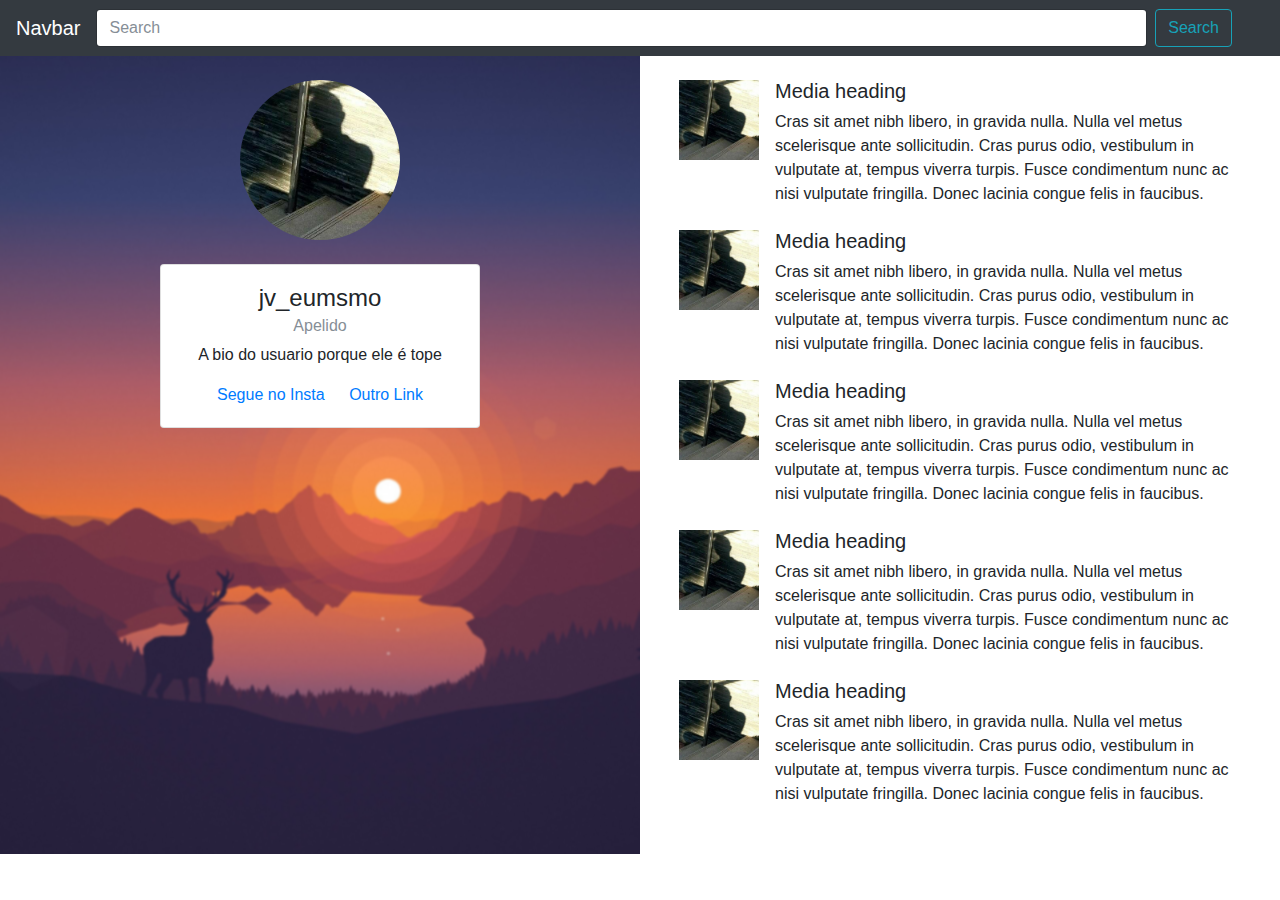
==== index.html @ 055b0af3 "Rename sobre.html to index.html" ====
<!DOCTYPE html>
<html>
  <head>
    <meta charset="utf-8">
    <title></title>
    <meta name="viewport" content="width=device-width, initial-scale=1">
    <link rel="stylesheet" href="style.css">
    <link rel="stylesheet" href="library/bootstrap.min.css">
  </head>
  <body>
    <header>
      <nav class="navbar navbar-expand-lg navbar-dark bg-dark">
        <a class="navbar-brand" href="#">Navbar</a>
        <button class="navbar-toggler collapsed" type="button" data-toggle="collapse" data-target="#navbarColor01" aria-controls="navbarColor01" aria-expanded="false" aria-label="Toggle navigation">
          <span class="navbar-toggler-icon"></span>
        </button>

        <div class="navbar-collapse collapse" id="navbarColor01" style="">
          <div class="form-inline col-xs-6" style="width: 100% !important ;">
            <input class="form-control mr-sm-2" type="search" placeholder="Search" aria-label="Search" style="width: 90% !important ;">
            <button class="btn btn-outline-info my-2 my-sm-0" type="submit">Search</button>
          </div>
        </div>
      </nav>
    </header>

    <main id="perfil">
      <section id="perfil-inf">
        <img src="eu.jpg" id="foto-usuario">
        <div class="card" style="width: 20rem; margin: 0 auto;">
          <div class="card-body">
            <h4 class="card-title" id="username">Nome do Usuario</h4>
            <h6 class="card-subtitle mb-2 text-muted">Apelido</h6>
            <p class="card-text">A bio do usuario porque ele é tope</p>
            <a href="#" class="card-link">Segue no Insta</a>
            <a href="#" class="card-link">Outro Link</a>
          </div>
        </div>
      </section>
      <section id="posts">
        <div class="container">
          <ul class="list-unstyled">
            <li class="media">
              <img class="mr-3" src="eu.jpg" alt="Generic placeholder image">
              <div class="media-body">
                <h5 class="mt-0">Media heading</h5>
                Cras sit amet nibh libero, in gravida nulla. Nulla vel metus scelerisque ante sollicitudin. Cras purus odio, vestibulum in vulputate at, tempus viverra turpis. Fusce condimentum nunc ac nisi vulputate fringilla. Donec lacinia congue felis in faucibus.
              </div>
            </li>
            <li class="media my-4">
              <img class="mr-3" src="eu.jpg" alt="Generic placeholder image">
              <div class="media-body">
                <h5 class="mt-0">Media heading</h5>
                Cras sit amet nibh libero, in gravida nulla. Nulla vel metus scelerisque ante sollicitudin. Cras purus odio, vestibulum in vulputate at, tempus viverra turpis. Fusce condimentum nunc ac nisi vulputate fringilla. Donec lacinia congue felis in faucibus.
              </div>
            </li>
            <li class="media my-4">
              <img class="mr-3" src="eu.jpg" alt="Generic placeholder image">
              <div class="media-body">
                <h5 class="mt-0">Media heading</h5>
                Cras sit amet nibh libero, in gravida nulla. Nulla vel metus scelerisque ante sollicitudin. Cras purus odio, vestibulum in vulputate at, tempus viverra turpis. Fusce condimentum nunc ac nisi vulputate fringilla. Donec lacinia congue felis in faucibus.
              </div>
            </li>
            <li class="media my-4">
              <img class="mr-3" src="eu.jpg" alt="Generic placeholder image">
              <div class="media-body">
                <h5 class="mt-0">Media heading</h5>
                Cras sit amet nibh libero, in gravida nulla. Nulla vel metus scelerisque ante sollicitudin. Cras purus odio, vestibulum in vulputate at, tempus viverra turpis. Fusce condimentum nunc ac nisi vulputate fringilla. Donec lacinia congue felis in faucibus.
              </div>
            </li>
            <li class="media my-4">
              <img class="mr-3" src="eu.jpg" alt="Generic placeholder image">
              <div class="media-body">
                <h5 class="mt-0">Media heading</h5>
                Cras sit amet nibh libero, in gravida nulla. Nulla vel metus scelerisque ante sollicitudin. Cras purus odio, vestibulum in vulputate at, tempus viverra turpis. Fusce condimentum nunc ac nisi vulputate fringilla. Donec lacinia congue felis in faucibus.
              </div>
            </li>
          </ul>
        </div>
      </section>
    </main>

    <footer>

    </footer>

    <script src="library/jquery.js"></script>
    <script src="https://cdnjs.cloudflare.com/ajax/libs/popper.js/1.12.3/umd/popper.min.js" integrity="sha384-vFJXuSJphROIrBnz7yo7oB41mKfc8JzQZiCq4NCceLEaO4IHwicKwpJf9c9IpFgh" crossorigin="anonymous"></script>
    <script src="https://maxcdn.bootstrapcdn.com/bootstrap/4.0.0-beta.2/js/bootstrap.min.js" integrity="sha384-alpBpkh1PFOepccYVYDB4do5UnbKysX5WZXm3XxPqe5iKTfUKjNkCk9SaVuEZflJ" crossorigin="anonymous"></script>
    <script src="script.js" charset="utf-8"></script>
  </body>
</html>
---- style.css ----
body,html{
  min-height: 100%;
  margin: 0;
  overflow-x: hidden;
}

nav{
  background-color: #03a9f4;
  min-height: 3em;
}
nav ul{margin: 0;}
nav li{
  display: inline-block;
}

#navbar-collapse{
  width:  auto;
  flex-basis: 0;
}

#pesquisar-holder{
  display:  flex; 
}

#pesquisar-input{
    width: 90% !important ;
}

#pesquisar-button{

}

#perfil{
  display: flex;
}


#perfil-inf{
  width: 50%;
  text-align: center;
  padding: 1.5em;
  position: relative;
}

#perfil-inf::before{
  content: "";
  background-image: url('lake-night.jpg');
  background-size: auto 100%;
  background-position:top;
  filter: blur(.05em);
  transform: scale(1.05,1.05);
  width: 100%;
  height: 100%;

  position: absolute;
  top: 0;
  left: 0;
  z-index: -3

}

#posts{
  width: 50%;
  background-color: white;
  padding: 1.5em;
}

#foto-usuario{
  width: 10em;
  border-radius: 50%;
  margin-bottom: 1.5em;
}



#posts img{ width: 5em;}

@media screen and (min-width: 951px){
  #posts{
    max-height: 92vh;
    overflow-y:scroll;
  }

  body,html{
    overflow: hidden !important;
  }
}

@media screen and (max-width: 991px) {
  #perfil{
    display: block;
  }

  #perfil section{
    width: 100%;
  }

  #navbar{
      margin-top:  1em;
      margin-bottom:  1ex;
    }


}
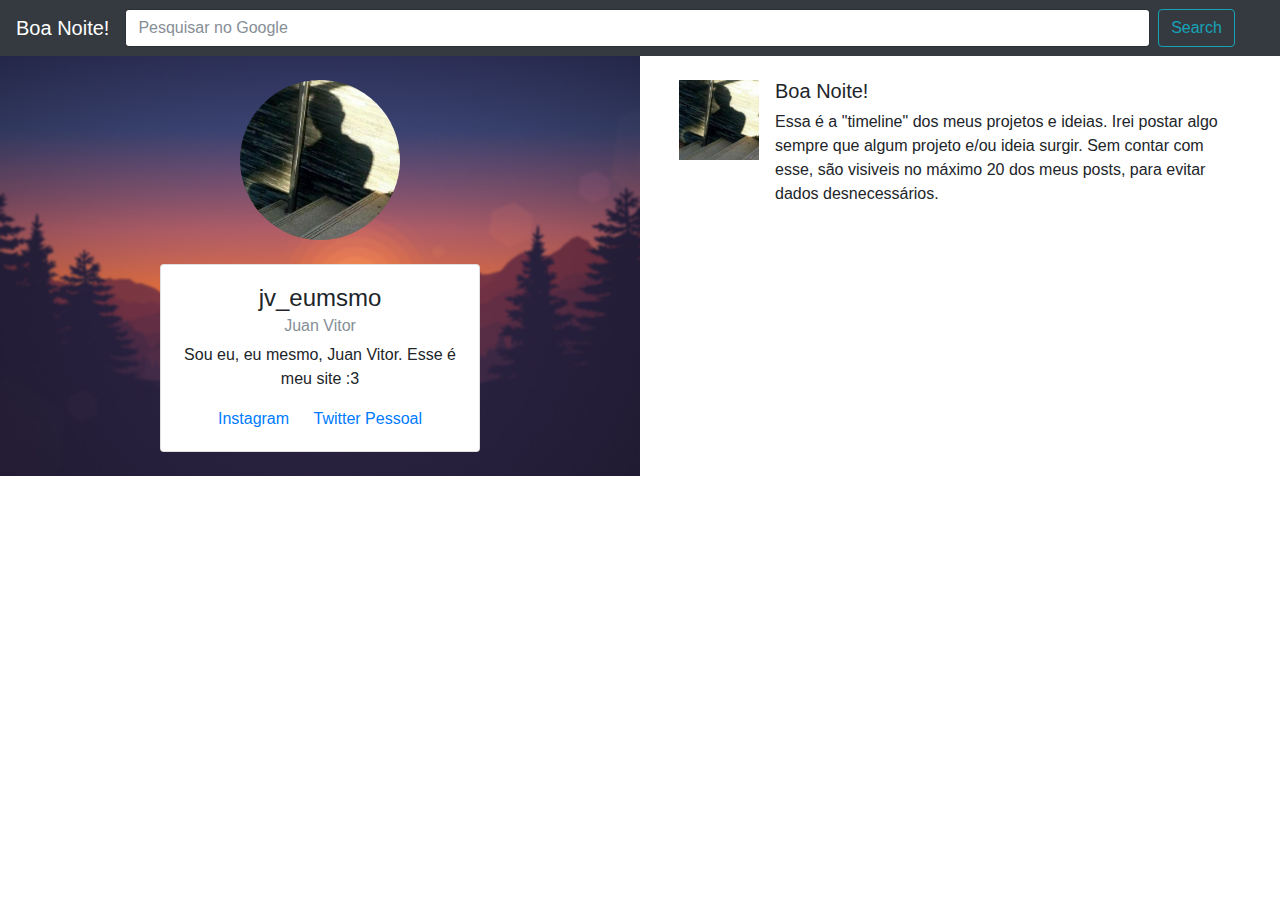
==== commit 2dc49e79: "Add files via upload" ====
--- a/index.html
+++ b/index.html
@@ -6,21 +6,24 @@
     <meta name="viewport" content="width=device-width, initial-scale=1">
     <link rel="stylesheet" href="style.css">
     <link rel="stylesheet" href="library/bootstrap.min.css">
+    <link rel="icon" href="eu.jpg" type="image/x-icon"/>
   </head>
   <body>
     <header>
       <nav class="navbar navbar-expand-lg navbar-dark bg-dark">
-        <a class="navbar-brand" href="#">Navbar</a>
-        <button class="navbar-toggler collapsed" type="button" data-toggle="collapse" data-target="#navbarColor01" aria-controls="navbarColor01" aria-expanded="false" aria-label="Toggle navigation">
+        <div class="navbar-collapse collapse" id="navbar-collapse" style="">
+          <a class="navbar-brand mensagem-bom" href="#">Bom Dia!</a>
+        </div>
+        <!--<button class="navbar-toggler collapsed" type="button" data-toggle="collapse" data-target="#navbar-collapse" aria-controls="navbar-collapse" aria-expanded="false" aria-label="Toggle navigation">
           <span class="navbar-toggler-icon"></span>
-        </button>
+        </button>-->
 
-        <div class="navbar-collapse collapse" id="navbarColor01" style="">
-          <div class="form-inline col-xs-6" style="width: 100% !important ;">
-            <input class="form-control mr-sm-2" type="search" placeholder="Search" aria-label="Search" style="width: 90% !important ;">
-            <button class="btn btn-outline-info my-2 my-sm-0" type="submit">Search</button>
-          </div>
+        <div class=" navbar-form col-xs-6" id="pesquisar-holder" style="width: 100% !important ;">
+            <input id="pesquisar-input" class="form-control mr-2" type="search" placeholder="Pesquisar no Google" aria-label="Pesquisar no Google" >
+            <button id="pesquisar-button" class="btn btn-outline-info pull-right" type="submit">Search</button>
         </div>
+  
+
       </nav>
     </header>
 
@@ -30,10 +33,10 @@
         <div class="card" style="width: 20rem; margin: 0 auto;">
           <div class="card-body">
             <h4 class="card-title" id="username">Nome do Usuario</h4>
-            <h6 class="card-subtitle mb-2 text-muted">Apelido</h6>
-            <p class="card-text">A bio do usuario porque ele é tope</p>
-            <a href="#" class="card-link">Segue no Insta</a>
-            <a href="#" class="card-link">Outro Link</a>
+            <h6 class="card-subtitle mb-2 text-muted" id="apelido">Apelido</h6>
+            <p class="card-text" id="bio">A bio do usuario porque ele é tope</p>
+            <a href="https://www.instagram.com/jv_eumsmo/" class="card-link">Instagram</a>
+            <a href="https://twitter.com/jv_eumsmo" class="card-link">Twitter Pessoal</a>
           </div>
         </div>
       </section>
@@ -43,38 +46,19 @@
             <li class="media">
               <img class="mr-3" src="eu.jpg" alt="Generic placeholder image">
               <div class="media-body">
-                <h5 class="mt-0">Media heading</h5>
-                Cras sit amet nibh libero, in gravida nulla. Nulla vel metus scelerisque ante sollicitudin. Cras purus odio, vestibulum in vulputate at, tempus viverra turpis. Fusce condimentum nunc ac nisi vulputate fringilla. Donec lacinia congue felis in faucibus.
+                <h5 class="mt-0 mensagem-bom">Bom dia!</h5>
+                <p>Essa é a "timeline" dos meus projetos e ideias. Irei postar algo sempre que algum projeto e/ou ideia surgir. Sem contar com esse, são visiveis no máximo 20 dos meus posts, para evitar dados desnecessários. </p>
               </div>
             </li>
-            <li class="media my-4">
-              <img class="mr-3" src="eu.jpg" alt="Generic placeholder image">
-              <div class="media-body">
-                <h5 class="mt-0">Media heading</h5>
-                Cras sit amet nibh libero, in gravida nulla. Nulla vel metus scelerisque ante sollicitudin. Cras purus odio, vestibulum in vulputate at, tempus viverra turpis. Fusce condimentum nunc ac nisi vulputate fringilla. Donec lacinia congue felis in faucibus.
-              </div>
-            </li>
-            <li class="media my-4">
-              <img class="mr-3" src="eu.jpg" alt="Generic placeholder image">
-              <div class="media-body">
-                <h5 class="mt-0">Media heading</h5>
-                Cras sit amet nibh libero, in gravida nulla. Nulla vel metus scelerisque ante sollicitudin. Cras purus odio, vestibulum in vulputate at, tempus viverra turpis. Fusce condimentum nunc ac nisi vulputate fringilla. Donec lacinia congue felis in faucibus.
-              </div>
-            </li>
-            <li class="media my-4">
-              <img class="mr-3" src="eu.jpg" alt="Generic placeholder image">
-              <div class="media-body">
-                <h5 class="mt-0">Media heading</h5>
-                Cras sit amet nibh libero, in gravida nulla. Nulla vel metus scelerisque ante sollicitudin. Cras purus odio, vestibulum in vulputate at, tempus viverra turpis. Fusce condimentum nunc ac nisi vulputate fringilla. Donec lacinia congue felis in faucibus.
-              </div>
-            </li>
-            <li class="media my-4">
-              <img class="mr-3" src="eu.jpg" alt="Generic placeholder image">
-              <div class="media-body">
-                <h5 class="mt-0">Media heading</h5>
-                Cras sit amet nibh libero, in gravida nulla. Nulla vel metus scelerisque ante sollicitudin. Cras purus odio, vestibulum in vulputate at, tempus viverra turpis. Fusce condimentum nunc ac nisi vulputate fringilla. Donec lacinia congue felis in faucibus.
-              </div>
-            </li>
+            <div id="formato-post" data-selector='post'>
+              <li class="media my-4">
+                <img class="mr-3" src="eu.jpg" alt="Generic placeholder image">
+                <div class="media-body">
+                  <h5 class="mt-0">%titulo%</h5>
+                  <p>%conteudo%</p>
+                </div>
+              </li>
+            </div>
           </ul>
         </div>
       </section>
@@ -84,9 +68,16 @@
 
     </footer>
 
+    <!-- Bibliotecas -->
     <script src="library/jquery.js"></script>
-    <script src="https://cdnjs.cloudflare.com/ajax/libs/popper.js/1.12.3/umd/popper.min.js" integrity="sha384-vFJXuSJphROIrBnz7yo7oB41mKfc8JzQZiCq4NCceLEaO4IHwicKwpJf9c9IpFgh" crossorigin="anonymous"></script>
-    <script src="https://maxcdn.bootstrapcdn.com/bootstrap/4.0.0-beta.2/js/bootstrap.min.js" integrity="sha384-alpBpkh1PFOepccYVYDB4do5UnbKysX5WZXm3XxPqe5iKTfUKjNkCk9SaVuEZflJ" crossorigin="anonymous"></script>
+    <script src="library/popper.js" charset="utf-8"></script>
+    <script src="library/twitterFetcher_min.js" charset="utf-8"></script>
+    <script src="library/bootstrap.min.js"></script>
+    <script src="library/data-formatter.js" charset="utf-8"></script>
+
+    <!-- Script -->
     <script src="script.js" charset="utf-8"></script>
+    <script src="tempo.js" charset="utf-8"></script>
+    <script src="search.js" charset="utf-8"></script>
   </body>
 </html>
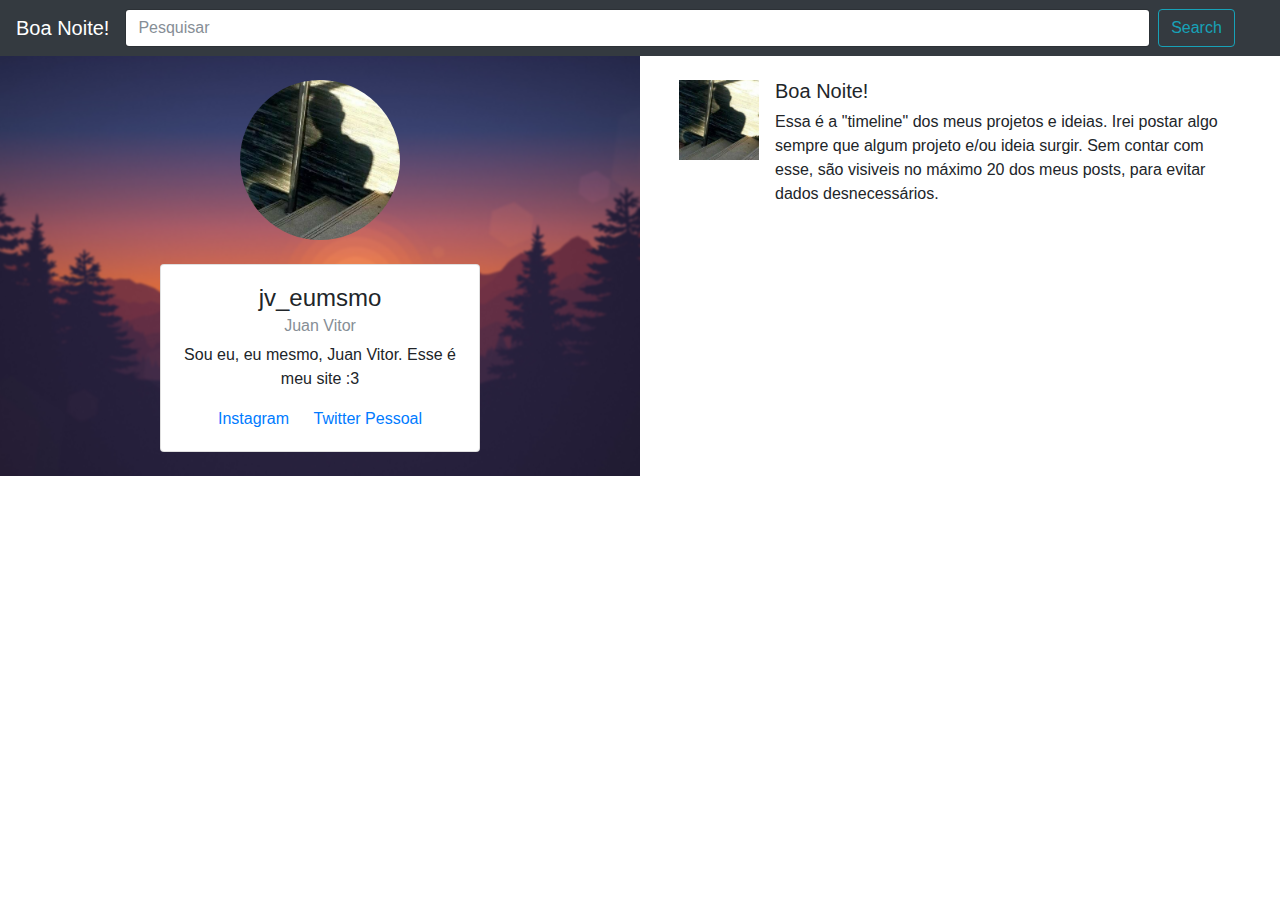
==== commit 169bab36: "Add files via upload" ====
--- a/index.html
+++ b/index.html
@@ -9,6 +9,7 @@
     <link rel="icon" href="eu.jpg" type="image/x-icon"/>
   </head>
   <body>
+
     <header>
       <nav class="navbar navbar-expand-lg navbar-dark bg-dark">
         <div class="navbar-collapse collapse" id="navbar-collapse" style="">
@@ -19,16 +20,17 @@
         </button>-->
 
         <div class=" navbar-form col-xs-6" id="pesquisar-holder" style="width: 100% !important ;">
-            <input id="pesquisar-input" class="form-control mr-2" type="search" placeholder="Pesquisar no Google" aria-label="Pesquisar no Google" >
+            <input id="pesquisar-input" class="form-control mr-2" type="search" placeholder="Pesquisar" aria-label="Pesquisar no Google" >
             <button id="pesquisar-button" class="btn btn-outline-info pull-right" type="submit">Search</button>
         </div>
-  
+
 
       </nav>
     </header>
 
     <main id="perfil">
       <section id="perfil-inf">
+
         <img src="eu.jpg" id="foto-usuario">
         <div class="card" style="width: 20rem; margin: 0 auto;">
           <div class="card-body">
@@ -61,17 +63,18 @@
             </div>
           </ul>
         </div>
-      </section>
+      </section>
     </main>
 
     <footer>
 
+    <div id="player" ></div>
     </footer>
 
-    <!-- Bibliotecas -->
+    <!-- Bibliotecas style="position: absolute; top: -9999px; left: -9999px;"-->
     <script src="library/jquery.js"></script>
     <script src="library/popper.js" charset="utf-8"></script>
-    <script src="library/twitterFetcher_min.js" charset="utf-8"></script>
+    <script src="library/twitterFetcher.js" charset="utf-8"></script>
     <script src="library/bootstrap.min.js"></script>
     <script src="library/data-formatter.js" charset="utf-8"></script>
 
@@ -79,5 +82,6 @@
     <script src="script.js" charset="utf-8"></script>
     <script src="tempo.js" charset="utf-8"></script>
     <script src="search.js" charset="utf-8"></script>
+
   </body>
 </html>
--- a/style.css
+++ b/style.css
@@ -19,7 +19,7 @@
 }
 
 #pesquisar-holder{
-  display:  flex; 
+  display:  flex;
 }
 
 #pesquisar-input{
@@ -86,7 +86,7 @@
   }
 }
 
-@media screen and (max-width: 991px) {
+@media screen and (max-width: 951px) {
   #perfil{
     display: block;
   }
